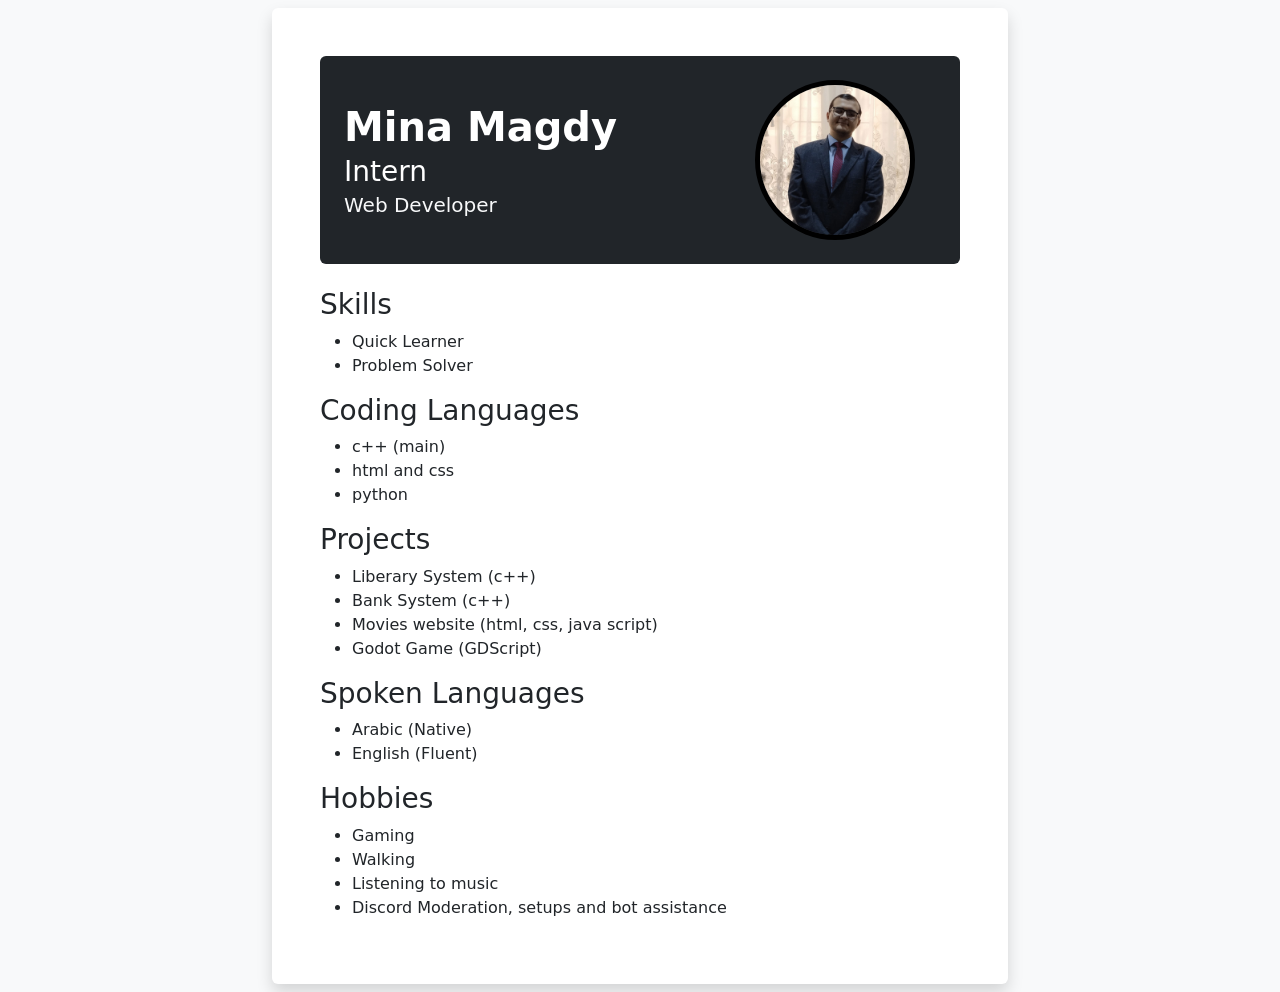
==== index.html @ 15ba644a "Renaming main file" ====
<!DOCTYPE html>
<html lang="en">

<head>
    <meta charset="UTF-8">
    <meta name="viewport" content="width=device-width, initial-scale=1.0">
    <title>Mina Magdy Portfolio</title>
    <link href="https://cdn.jsdelivr.net/npm/bootstrap@5.3.8/dist/css/bootstrap.min.css" rel="stylesheet">
    <link rel="stylesheet" href="style.css">
</head>

<body class="bg-light py-2">
    <div class="container">
        <div class="row justify-content-center">
            <div class="col-12 col-md-10 col-lg-8">
                <div class="bg-white shadow p-4 p-md-5 rounded text-start">

                    <header class="mb-4 bg-dark text-white p-3 p-md-4 rounded">
                        <div class="row align-items-center">
                            
                            <div class="col-12 col-md-8 text-center text-md-start">
                                <h1 class="fw-bold m-0 text-white">Mina Magdy</h1>
                                <h3 class="h3 my-1">Intern</h3>
                                <h5 class="h5 text-light mb-0">Web Developer</h5>
                            </div>

                            <div class="col-12 col-md-4 text-center text-md-start mb-3 mb-md-0">
                                <img src="MinaSuit.jpeg" alt="Mina Magdy"
                                class="border rounded-circle border-black border-5"
                                style="width: 160px; height: 160px; object-fit: cover; background-color: white;">
                            </div>
                        
                        </div>
                    </header>
                    <h3>Skills</h3>
                    <ul>
                        <li>Quick Learner</li>
                        <li>Problem Solver</li>
                    </ul>
                    <h3>Coding Languages</h3>
                    <ul>
                        <li>c++ (main)</li>
                        <li>html and css</li>
                        <li>python</li>
                    </ul>
                    <h3>Projects</h3>
                    <ul>
                        <li>Liberary System (c++)</li>
                        <li>Bank System (c++)</li>
                        <li>Movies website (html, css, java script)</li>
                        <li>Godot Game (GDScript)</li>
                    </ul>
                    <h3>Spoken Languages</h3>
                    <ul>
                        <li>Arabic (Native)</li>
                        <li>English (Fluent)</li>
                    </ul>
                    <h3>Hobbies</h3>
                    <ul>
                        <li>Gaming</li>
                        <li>Walking</li>
                        <li>Listening to music</li>
                        <li>Discord Moderation, setups and bot assistance</li>
                    </ul>

                </div>
            </div>
        </div>
    </div>
</body>


</html>
---- style.css ----
.profile_header {
    align-items: center;
    gap: 5px;
}

.profile_text{
    display: flex;
    flex-direction: column;
    gap: 2px;
}

.profile_text h1,
.profile_text h2,
.profile_text h3{
    margin: 0   ;
}
.profile_image {
    width: 100px ;
    height: 100px;
    border-radius: 50%;
    object-fit: cover;
}
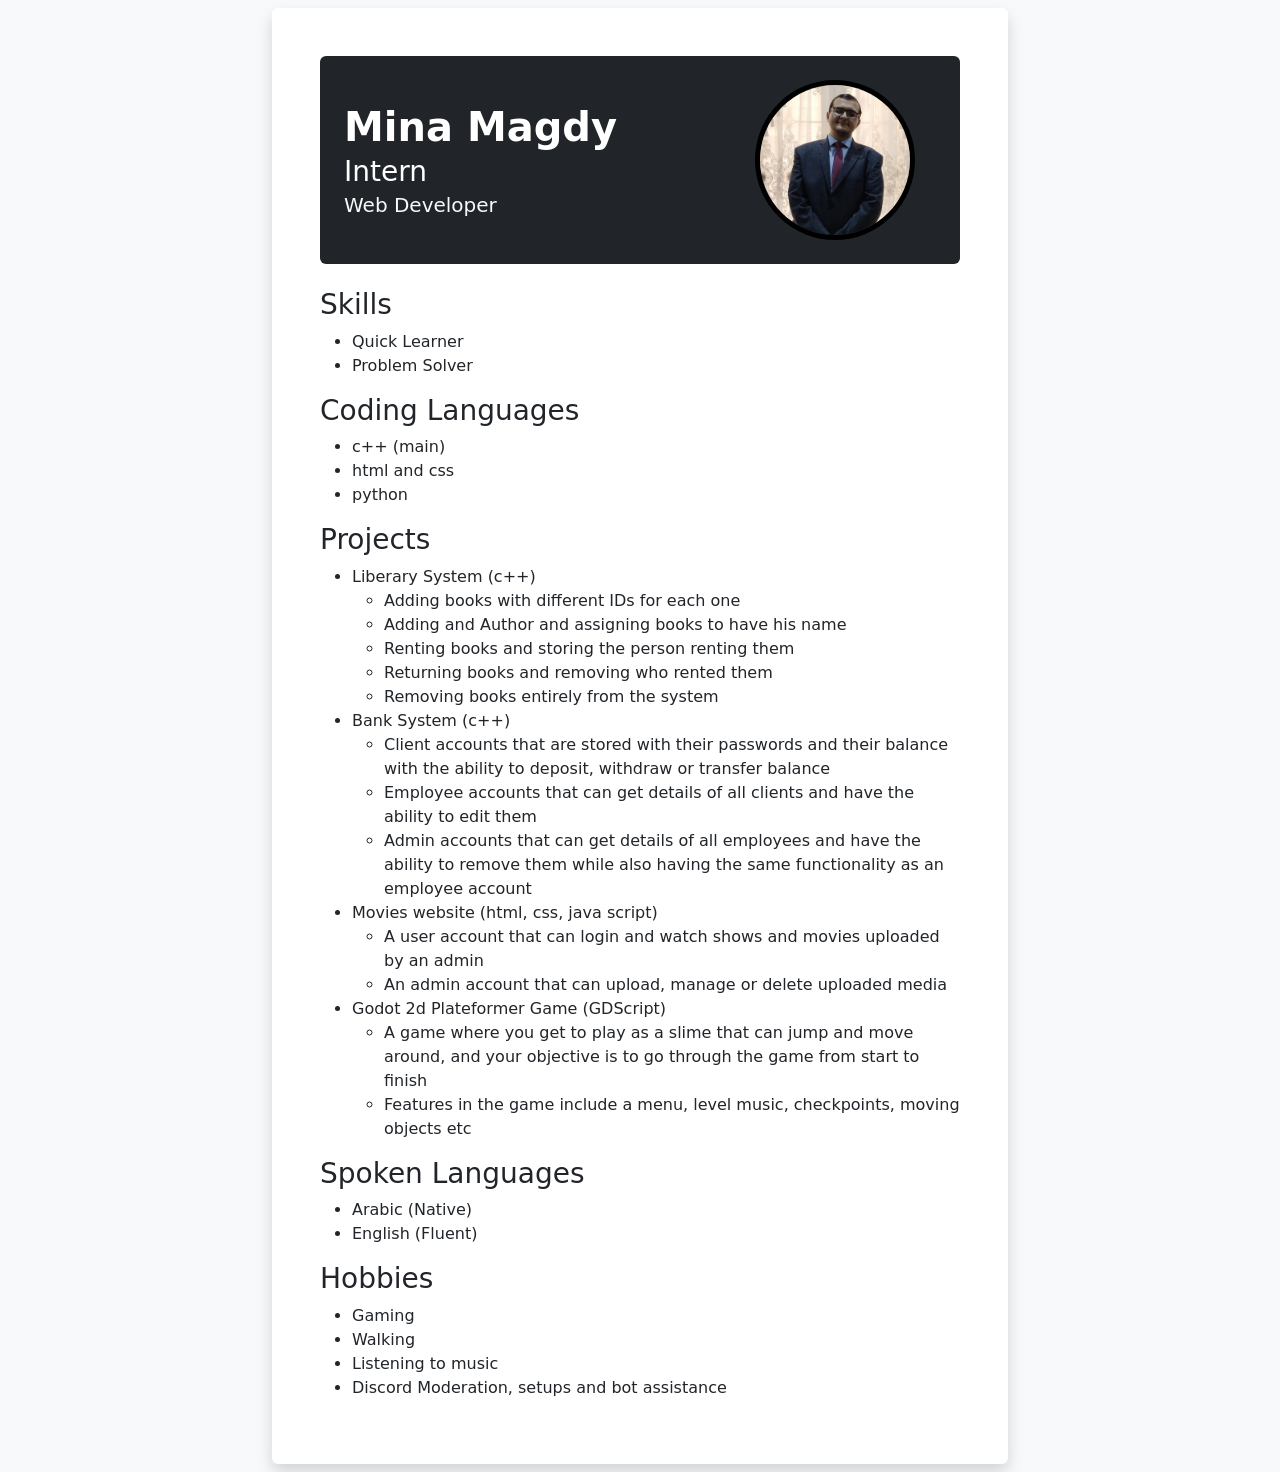
==== commit 26749a99: "Added project descriptions" ====
--- a/index.html
+++ b/index.html
@@ -17,7 +17,7 @@
 
                     <header class="mb-4 bg-dark text-white p-3 p-md-4 rounded">
                         <div class="row align-items-center">
-                            
+
                             <div class="col-12 col-md-8 text-center text-md-start">
                                 <h1 class="fw-bold m-0 text-white">Mina Magdy</h1>
                                 <h3 class="h3 my-1">Intern</h3>
@@ -26,10 +26,10 @@
 
                             <div class="col-12 col-md-4 text-center text-md-start mb-3 mb-md-0">
                                 <img src="MinaSuit.jpeg" alt="Mina Magdy"
-                                class="border rounded-circle border-black border-5"
-                                style="width: 160px; height: 160px; object-fit: cover; background-color: white;">
+                                    class="border rounded-circle border-black border-5"
+                                    style="width: 160px; height: 160px; object-fit: cover; background-color: white;">
                             </div>
-                        
+
                         </div>
                     </header>
                     <h3>Skills</h3>
@@ -45,10 +45,39 @@
                     </ul>
                     <h3>Projects</h3>
                     <ul>
-                        <li>Liberary System (c++)</li>
-                        <li>Bank System (c++)</li>
-                        <li>Movies website (html, css, java script)</li>
-                        <li>Godot Game (GDScript)</li>
+                        <li>Liberary System (c++)
+                            <ul>
+                                <li>Adding books with different IDs for each one</li>
+                                <li>Adding and Author and assigning books to have his name</li>
+                                <li>Renting books and storing the person renting them</li>
+                                <li>Returning books and removing who rented them</li>
+                                <li>Removing books entirely from the system</li>
+                            </ul>
+                        </li>
+                        <li>Bank System (c++)
+                            <ul>
+                                <li>Client accounts that are stored with their passwords and their balance with the
+                                    ability to
+                                    deposit, withdraw or transfer balance</li>
+                                <li>Employee accounts that can get details of all clients and have the ability to edit
+                                    them</li>
+                                <li>Admin accounts that can get details of all employees and have the ability to remove
+                                    them
+                                    while also having the same functionality as an employee account </li>
+                            </ul>
+                        </li>
+                        <li>Movies website (html, css, java script)
+                            <ul>
+                                <li>A user account that can login and watch shows and movies uploaded by an admin</li>
+                                <li>An admin account that can upload, manage or delete uploaded media</li>
+                            </ul>
+                        </li>
+                        <li>Godot 2d Plateformer Game (GDScript)
+                            <ul>
+                                <li>A game where you get to play as a slime that can jump and move around, and your objective is to go through the game from start to finish</li>
+                                <li>Features in the game include a menu, level music, checkpoints, moving objects etc</li>
+                            </ul>
+                        </li>
                     </ul>
                     <h3>Spoken Languages</h3>
                     <ul>
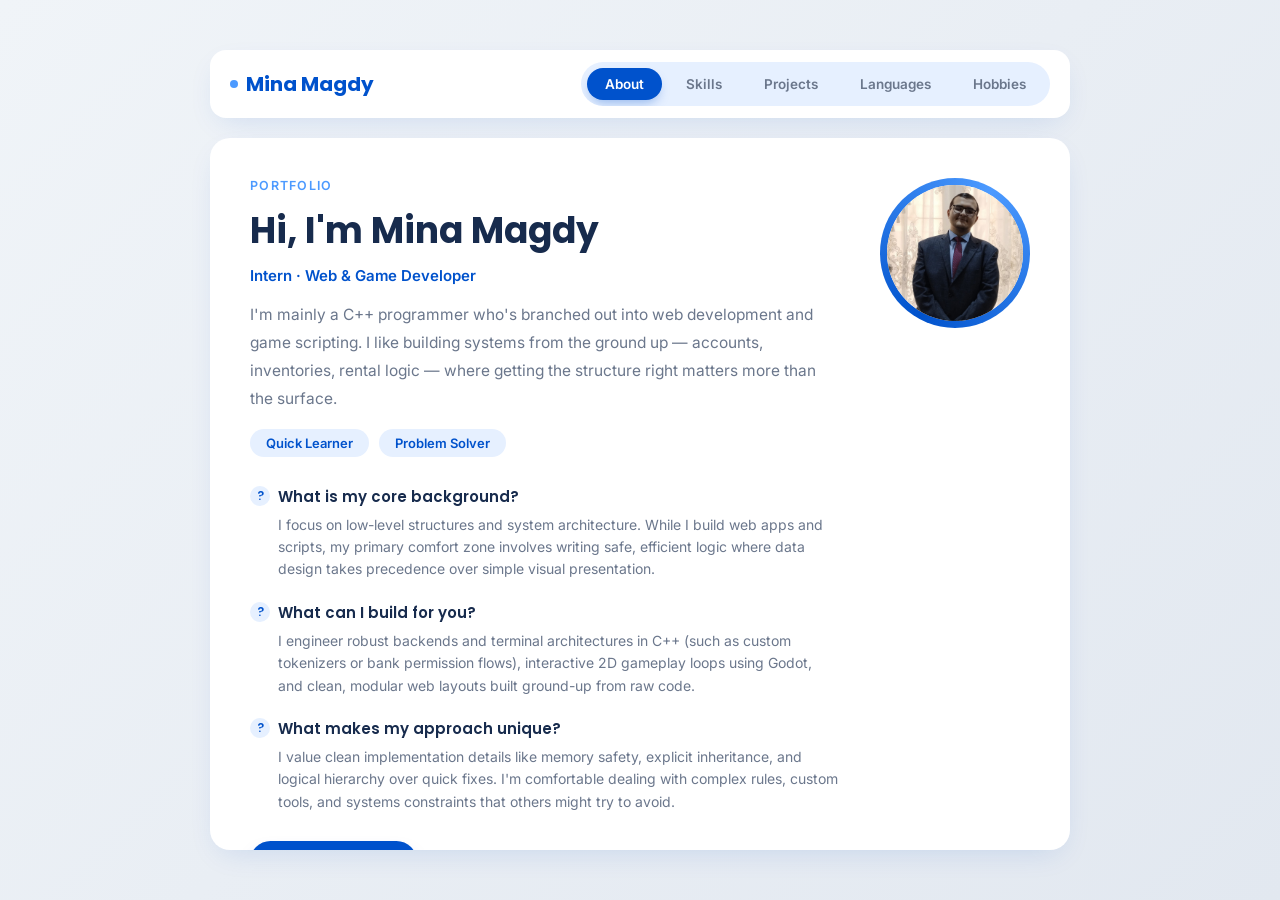
==== commit 0e74f089: "Replaced the index file and kept the old index file but renamed it to index OLD" ====
--- a/index.html
+++ b/index.html
@@ -2,101 +2,737 @@
 <html lang="en">
 
 <head>
-    <meta charset="UTF-8">
-    <meta name="viewport" content="width=device-width, initial-scale=1.0">
-    <title>Mina Magdy Portfolio</title>
-    <link href="https://cdn.jsdelivr.net/npm/bootstrap@5.3.8/dist/css/bootstrap.min.css" rel="stylesheet">
-    <link rel="stylesheet" href="style.css">
+  <meta charset="UTF-8">
+  <meta name="viewport" content="width=device-width, initial-scale=1.0">
+  <title>Mina Magdy Portfolio</title>
+  <link rel="preconnect" href="https://fonts.googleapis.com">
+  <link
+    href="https://fonts.googleapis.com/css2?family=Poppins:wght@500;600;700;800&family=Inter:wght@400;500;600&display=swap"
+    rel="stylesheet">
+  <style>
+    :root {
+      --bg: linear-gradient(135deg, #f0f4f8 0%, #e2e8f0 100%);
+      --card: #ffffff;
+      --primary: #0052cc;
+      --primary-light: #4c9aff;
+      --primary-soft: #e6f0ff;
+      --text: #172b4d;
+      --muted: #6b778c;
+      --border: #dfe1e6;
+      --shadow: 0 10px 30px -10px rgba(0, 82, 204, 0.15);
+      --card-hover: 0 8px 16px -4px rgba(0, 82, 204, 0.1);
+    }
+
+    * {
+      box-sizing: border-box;
+    }
+
+    body {
+      margin: 0;
+      height: 100dvh;
+      overflow: hidden;
+      background: var(--bg);
+      color: var(--text);
+      font-family: 'Inter', sans-serif;
+      display: flex;
+      justify-content: center;
+      align-items: center;
+      padding: 20px;
+    }
+
+    h1,
+    h2,
+    h3,
+    h4 {
+      font-family: 'Poppins', sans-serif;
+      margin: 0;
+    }
+
+    .app {
+      width: 100%;
+      max-width: 860px;
+      height: 100%;
+      max-height: 800px;
+      display: flex;
+      flex-direction: column;
+    }
+
+    .navbar {
+      display: flex;
+      align-items: center;
+      justify-content: space-between;
+      gap: 16px;
+      background: var(--card);
+      border-radius: 16px;
+      padding: 12px 20px;
+      box-shadow: var(--shadow);
+      margin-bottom: 20px;
+      flex-shrink: 0;
+    }
+
+    .logo {
+      font-family: 'Poppins', sans-serif;
+      font-weight: 700;
+      font-size: 20px;
+      color: var(--primary);
+      display: flex;
+      align-items: center;
+      gap: 8px;
+      flex: 0 0 auto;
+    }
+
+    .logo .dot {
+      width: 8px;
+      height: 8px;
+      border-radius: 50%;
+      background: var(--primary-light);
+    }
+
+    .nav-pills {
+      display: flex;
+      gap: 6px;
+      background: var(--primary-soft);
+      padding: 6px;
+      border-radius: 30px;
+      overflow-x: auto;
+      scrollbar-width: none;
+      max-width: 100%;
+    }
+
+    .nav-pills::-webkit-scrollbar {
+      display: none;
+    }
+
+    .nav-btn {
+      flex: 0 0 auto;
+      border: none;
+      background: transparent;
+      font-family: 'Inter', sans-serif;
+      font-weight: 600;
+      font-size: 13.5px;
+      color: var(--muted);
+      padding: 8px 18px;
+      border-radius: 24px;
+      cursor: pointer;
+      white-space: nowrap;
+      transition: all .25s ease;
+    }
+
+    .nav-btn:hover {
+      color: var(--primary);
+    }
+
+    .nav-btn.active {
+      background: var(--primary);
+      color: #fff;
+      box-shadow: 0 6px 12px -4px rgba(0, 82, 204, 0.4);
+    }
+
+    .stage {
+      position: relative;
+      flex: 1;
+      min-height: 0;
+      border-radius: 20px;
+      box-shadow: var(--shadow);
+      background: var(--card);
+      overflow: hidden;
+    }
+
+    .panel {
+      position: absolute;
+      inset: 0;
+      padding: 40px;
+      overflow-y: auto;
+      opacity: 0;
+      visibility: hidden;
+      transition: transform 0.4s cubic-bezier(.22, .68, .36, 1), opacity 0.4s cubic-bezier(.22, .68, .36, 1), visibility 0.4s;
+    }
+
+    .panel.prev {
+      transform: translateX(-50px);
+      opacity: 0;
+      visibility: hidden;
+    }
+
+    .panel.active {
+      transform: translateX(0);
+      opacity: 1;
+      visibility: visible;
+    }
+
+    .panel.next {
+      transform: translateX(50px);
+      opacity: 0;
+      visibility: hidden;
+    }
+
+    .panel::-webkit-scrollbar {
+      width: 8px;
+    }
+
+    .panel::-webkit-scrollbar-track {
+      background: transparent;
+    }
+
+    .panel::-webkit-scrollbar-thumb {
+      background: var(--border);
+      border-radius: 10px;
+    }
+
+    .panel::-webkit-scrollbar-thumb:hover {
+      background: var(--muted);
+    }
+
+    .kicker {
+      font-size: 12.5px;
+      font-weight: 600;
+      letter-spacing: .1em;
+      text-transform: uppercase;
+      color: var(--primary-light);
+      margin-bottom: 10px;
+    }
+
+    .panel p {
+      line-height: 1.8;
+      font-size: 15.5px;
+      color: var(--muted);
+      margin: 0 0 16px;
+    }
+
+    .muted {
+      color: var(--muted);
+    }
+
+    /* About Q&A Specific Styling */
+    .qa-container {
+      margin: 28px 0 16px 0;
+      display: flex;
+      flex-direction: column;
+      gap: 20px;
+    }
+
+    .qa-item h3 {
+      font-size: 15px;
+      font-weight: 600;
+      color: var(--text);
+      margin-bottom: 6px;
+      display: flex;
+      align-items: center;
+      gap: 8px;
+    }
+
+    .qa-item h3::before {
+      content: "?";
+      font-size: 12px;
+      width: 20px;
+      height: 20px;
+      background: var(--primary-soft);
+      color: var(--primary);
+      border-radius: 50%;
+      display: inline-flex;
+      align-items: center;
+      justify-content: center;
+      flex-shrink: 0;
+    }
+
+    .qa-item p {
+      font-size: 14px;
+      color: var(--muted);
+      line-height: 1.6;
+      margin: 0;
+      padding-left: 28px;
+    }
+
+    .about-grid {
+      display: flex;
+      gap: 40px;
+      align-items: flex-start;
+      flex-wrap: wrap;
+    }
+
+    .about-text {
+      flex: 1 1 300px;
+    }
+
+    .about-text h1 {
+      font-size: 36px;
+      margin-bottom: 8px;
+      color: var(--text);
+    }
+
+    .role {
+      color: var(--primary);
+      font-weight: 600;
+      font-size: 15px;
+      margin-bottom: 16px;
+    }
+
+    .avatar-ring {
+      flex: 0 0 auto;
+      width: 150px;
+      height: 150px;
+      border-radius: 50%;
+      background: conic-gradient(from 210deg, var(--primary), var(--primary-light), var(--primary));
+      display: flex;
+      align-items: center;
+      justify-content: center;
+      margin: 0 auto;
+    }
+
+    .avatar {
+      width: 136px;
+      height: 136px;
+      border-radius: 50%;
+      background: #fff;
+      display: flex;
+      align-items: center;
+      justify-content: center;
+      font-family: 'Poppins', sans-serif;
+      font-weight: 700;
+      font-size: 42px;
+      color: var(--primary);
+    }
+
+    .chips {
+      display: flex;
+      gap: 10px;
+      flex-wrap: wrap;
+      margin-top: 10px;
+    }
+
+    .chip {
+      font-size: 13px;
+      font-weight: 600;
+      background: var(--primary-soft);
+      color: var(--primary);
+      padding: 6px 16px;
+      border-radius: 20px;
+    }
+
+    .cta {
+      margin-top: 12px;
+      display: inline-block;
+      background: var(--primary);
+      color: #fff;
+      border: none;
+      font-family: 'Inter', sans-serif;
+      font-weight: 600;
+      font-size: 14.5px;
+      padding: 12px 26px;
+      border-radius: 24px;
+      cursor: pointer;
+      transition: transform 0.2s, box-shadow 0.2s;
+      box-shadow: 0 8px 16px -6px rgba(0, 82, 204, 0.5);
+    }
+
+    .cta:hover {
+      transform: translateY(-2px);
+      box-shadow: 0 12px 20px -6px rgba(0, 82, 204, 0.6);
+    }
+
+    .bar-row {
+      margin-bottom: 22px;
+    }
+
+    .bar-label {
+      display: flex;
+      justify-content: space-between;
+      font-size: 14.5px;
+      font-weight: 600;
+      margin-bottom: 8px;
+    }
+
+    .bar-label .level {
+      color: var(--primary);
+      font-weight: 600;
+      font-size: 13px;
+    }
+
+    .bar-track {
+      background: var(--primary-soft);
+      border-radius: 20px;
+      height: 10px;
+      overflow: hidden;
+    }
+
+    .bar-fill {
+      height: 100%;
+      border-radius: 20px;
+      background: linear-gradient(90deg, var(--primary), var(--primary-light));
+    }
+
+    .proj-grid {
+      display: grid;
+      grid-template-columns: 1fr 1fr;
+      gap: 20px;
+    }
+
+    @media (max-width: 700px) {
+      .proj-grid {
+        grid-template-columns: 1fr;
+      }
+    }
+
+    .proj-card {
+      border: 1px solid var(--border);
+      border-radius: 16px;
+      padding: 22px;
+      transition: all 0.2s ease;
+      background: #fff;
+    }
+
+    .proj-card:hover {
+      border-color: var(--primary-light);
+      box-shadow: var(--card-hover);
+      transform: translateY(-2px);
+    }
+
+    .proj-head {
+      display: flex;
+      align-items: center;
+      gap: 14px;
+      margin-bottom: 12px;
+    }
+
+    .badge {
+      width: 42px;
+      height: 42px;
+      border-radius: 12px;
+      background: var(--primary-soft);
+      color: var(--primary);
+      display: flex;
+      align-items: center;
+      justify-content: center;
+      font-family: 'Poppins', sans-serif;
+      font-weight: 700;
+      font-size: 14px;
+      flex: 0 0 auto;
+    }
+
+    .proj-card h4 {
+      font-size: 16px;
+      color: var(--text);
+    }
+
+    .proj-card ul {
+      margin: 0;
+      padding-left: 20px;
+    }
+
+    .proj-card li {
+      font-size: 13.5px;
+      color: var(--muted);
+      line-height: 1.6;
+      margin-bottom: 6px;
+    }
+
+    .hobby-grid {
+      display: grid;
+      grid-template-columns: repeat(2, 1fr);
+      gap: 16px;
+    }
+
+    @media (max-width: 600px) {
+      .hobby-grid {
+        grid-template-columns: 1fr;
+      }
+    }
+
+    .hobby-card {
+      display: flex;
+      align-items: center;
+      gap: 14px;
+      border: 1px solid var(--border);
+      border-radius: 14px;
+      padding: 16px 20px;
+      font-weight: 600;
+      font-size: 14.5px;
+      transition: all 0.2s ease;
+    }
+
+    .hobby-card:hover {
+      border-color: var(--primary-light);
+      box-shadow: var(--card-hover);
+      transform: translateY(-2px);
+    }
+
+    .hobby-icon {
+      width: 42px;
+      height: 42px;
+      border-radius: 12px;
+      background: var(--primary-soft);
+      display: flex;
+      align-items: center;
+      justify-content: center;
+      font-size: 20px;
+      flex: 0 0 auto;
+    }
+
+    h2.section-title {
+      font-size: 26px;
+      margin-bottom: 6px;
+      color: var(--text);
+    }
+
+    .section-sub {
+      color: var(--muted);
+      font-size: 15px;
+      margin-bottom: 28px;
+    }
+
+    @media (prefers-reduced-motion: reduce) {
+      .panel {
+        transition: none !important;
+      }
+    }
+
+    @media (max-width: 600px) {
+      .panel {
+        padding: 24px;
+      }
+
+      .about-grid {
+        flex-direction: column-reverse;
+        text-align: center;
+        gap: 24px;
+      }
+
+      .chips {
+        justify-content: center;
+      }
+
+      .navbar {
+        justify-content: center;
+        padding: 12px;
+      }
+
+      .qa-item p {
+        padding-left: 0;
+      }
+
+
+    }
+
+    .avatar img {
+      width: 100%;
+      height: 100%;
+      object-fit: cover;
+      /* Keeps the aspect ratio perfect without stretching */
+      border-radius: 50%;
+    }
+  </style>
 </head>
 
-<body class="bg-light py-2">
-    <div class="container">
-        <div class="row justify-content-center">
-            <div class="col-12 col-md-10 col-lg-8">
-                <div class="bg-white shadow p-4 p-md-5 rounded text-start">
-
-                    <header class="mb-4 bg-dark text-white p-3 p-md-4 rounded">
-                        <div class="row align-items-center">
-
-                            <div class="col-12 col-md-8 text-center text-md-start">
-                                <h1 class="fw-bold m-0 text-white">Mina Magdy</h1>
-                                <h3 class="h3 my-1">Intern</h3>
-                                <h5 class="h5 text-light mb-0">Web Developer</h5>
-                            </div>
-
-                            <div class="col-12 col-md-4 text-center text-md-start mb-3 mb-md-0">
-                                <img src="MinaSuit.jpeg" alt="Mina Magdy"
-                                    class="border rounded-circle border-black border-5"
-                                    style="width: 160px; height: 160px; object-fit: cover; background-color: white;">
-                            </div>
-
-                        </div>
-                    </header>
-                    <h3>Skills</h3>
-                    <ul>
-                        <li>Quick Learner</li>
-                        <li>Problem Solver</li>
-                    </ul>
-                    <h3>Coding Languages</h3>
-                    <ul>
-                        <li>c++ (main)</li>
-                        <li>html and css</li>
-                        <li>python</li>
-                    </ul>
-                    <h3>Projects</h3>
-                    <ul>
-                        <li>Liberary System (c++)
-                            <ul>
-                                <li>Adding books with different IDs for each one</li>
-                                <li>Adding and Author and assigning books to have his name</li>
-                                <li>Renting books and storing the person renting them</li>
-                                <li>Returning books and removing who rented them</li>
-                                <li>Removing books entirely from the system</li>
-                            </ul>
-                        </li>
-                        <li>Bank System (c++)
-                            <ul>
-                                <li>Client accounts that are stored with their passwords and their balance with the
-                                    ability to
-                                    deposit, withdraw or transfer balance</li>
-                                <li>Employee accounts that can get details of all clients and have the ability to edit
-                                    them</li>
-                                <li>Admin accounts that can get details of all employees and have the ability to remove
-                                    them
-                                    while also having the same functionality as an employee account </li>
-                            </ul>
-                        </li>
-                        <li>Movies website (html, css, java script)
-                            <ul>
-                                <li>A user account that can login and watch shows and movies uploaded by an admin</li>
-                                <li>An admin account that can upload, manage or delete uploaded media</li>
-                            </ul>
-                        </li>
-                        <li>Godot 2d Plateformer Game (GDScript)
-                            <ul>
-                                <li>A game where you get to play as a slime that can jump and move around, and your objective is to go through the game from start to finish</li>
-                                <li>Features in the game include a menu, level music, checkpoints, moving objects etc</li>
-                            </ul>
-                        </li>
-                    </ul>
-                    <h3>Spoken Languages</h3>
-                    <ul>
-                        <li>Arabic (Native)</li>
-                        <li>English (Fluent)</li>
-                    </ul>
-                    <h3>Hobbies</h3>
-                    <ul>
-                        <li>Gaming</li>
-                        <li>Walking</li>
-                        <li>Listening to music</li>
-                        <li>Discord Moderation, setups and bot assistance</li>
-                    </ul>
-
-                </div>
+<body>
+
+  <div class="app">
+
+    <div class="navbar">
+      <div class="logo"><span class="dot"></span> Mina Magdy</div>
+      <div class="nav-pills" id="navPills">
+        <button class="nav-btn active" data-index="0">About</button>
+        <button class="nav-btn" data-index="1">Skills</button>
+        <button class="nav-btn" data-index="2">Projects</button>
+        <button class="nav-btn" data-index="3">Languages</button>
+        <button class="nav-btn" data-index="4">Hobbies</button>
+      </div>
+    </div>
+
+    <div class="stage" id="stage">
+
+      <div class="panel active" data-index="0">
+        <div class="about-grid">
+          <div class="about-text">
+            <div class="kicker">Portfolio</div>
+            <h1>Hi, I'm Mina Magdy</h1>
+            <div class="role">Intern &middot; Web & Game Developer</div>
+            <p>I'm mainly a C++ programmer who's branched out into web development and game scripting. I like building
+              systems from the ground up — accounts, inventories, rental logic — where getting the structure right
+              matters more than the surface.</p>
+            <div class="chips">
+              <span class="chip">Quick Learner</span>
+              <span class="chip">Problem Solver</span>
             </div>
-        </div>
+
+            <!-- New Q&A Section -->
+            <div class="qa-container">
+              <div class="qa-item">
+                <h3>What is my core background?</h3>
+                <p>I focus on low-level structures and system architecture. While I build web apps and scripts, my
+                  primary comfort zone involves writing safe, efficient logic where data design takes precedence over
+                  simple visual presentation.</p>
+              </div>
+              <div class="qa-item">
+                <h3>What can I build for you?</h3>
+                <p>I engineer robust backends and terminal architectures in C++ (such as custom tokenizers or bank
+                  permission flows), interactive 2D gameplay loops using Godot, and clean, modular web layouts built
+                  ground-up from raw code.</p>
+              </div>
+              <div class="qa-item">
+                <h3>What makes my approach unique?</h3>
+                <p>I value clean implementation details like memory safety, explicit inheritance, and logical hierarchy
+                  over quick fixes. I'm comfortable dealing with complex rules, custom tools, and systems constraints
+                  that others might try to avoid.</p>
+              </div>
+            </div>
+
+            <button class="cta" onclick="showPanel(2)">See my projects</button>
+          </div>
+          <div class="avatar-ring">
+            <div class="avatar">
+              <img src="MinaSuit.jpeg" alt="Mina Magdy">
+            </div>
+          </div>
+        </div>
+      </div>
+
+      <div class="panel next" data-index="1">
+        <h2 class="section-title">What I work with</h2>
+        <div class="section-sub">Coding languages, ordered by how much I use them</div>
+
+        <div class="bar-row">
+          <div class="bar-label"><span>C++</span><span class="level">Main language</span></div>
+          <div class="bar-track">
+            <div class="bar-fill" style="width:92%;"></div>
+          </div>
+        </div>
+        <div class="bar-row">
+          <div class="bar-label"><span>HTML, CSS & JS</span><span class="level">Comfortable</span></div>
+          <div class="bar-track">
+            <div class="bar-fill" style="width:70%;"></div>
+          </div>
+        </div>
+        <div class="bar-row">
+          <div class="bar-label"><span>GDScript (Godot)</span><span class="level">Familiar</span></div>
+          <div class="bar-track">
+            <div class="bar-fill" style="width:55%;"></div>
+          </div>
+        </div>
+        <div class="bar-row">
+          <div class="bar-label"><span>Python</span><span class="level">Familiar</span></div>
+          <div class="bar-track">
+            <div class="bar-fill" style="width:55%;"></div>
+          </div>
+        </div>
+      </div>
+
+      <div class="panel next" data-index="2">
+        <h2 class="section-title">Projects</h2>
+        <div class="section-sub">Things I've built, mostly in C++</div>
+        <div class="proj-grid">
+
+          <div class="proj-card">
+            <div class="proj-head">
+              <div class="badge">TK</div>
+              <h4>Tokenizer <span class="muted" style="font-weight:400;">(C++)</span></h4>
+            </div>
+            <ul>
+              <li>Custom lexical scanner built from scratch</li>
+              <li>Parses strings into distinct token types</li>
+              <li>Memory-safe implementation</li>
+            </ul>
+          </div>
+
+          <div class="proj-card">
+            <div class="proj-head">
+              <div class="badge">LS</div>
+              <h4>Library System <span class="muted" style="font-weight:400;">(C++)</span></h4>
+            </div>
+            <ul>
+              <li>Adds books and authors dynamically</li>
+              <li>Handles rental logic and stores user data</li>
+              <li>Removes books entirely from the system</li>
+            </ul>
+          </div>
+
+          <div class="proj-card">
+            <div class="proj-head">
+              <div class="badge">BS</div>
+              <h4>Bank System <span class="muted" style="font-weight:400;">(C++)</span></h4>
+            </div>
+            <ul>
+              <li>Client accounts with balances — deposit, withdraw, transfer</li>
+              <li>Employee and Admin accounts with hierarchy-based permissions</li>
+            </ul>
+          </div>
+
+          <div class="proj-card">
+            <div class="proj-head">
+              <div class="badge">GP</div>
+              <h4>Godot Platformer <span class="muted" style="font-weight:400;">(GDScript)</span></h4>
+            </div>
+            <ul>
+              <li>Play as a slime that jumps and moves from start to finish</li>
+              <li>Menu, level music, checkpoints, and moving objects</li>
+            </ul>
+          </div>
+
+        </div>
+      </div>
+
+      <div class="panel next" data-index="3">
+        <h2 class="section-title">Spoken languages</h2>
+        <div class="section-sub">&nbsp;</div>
+        <div class="bar-row">
+          <div class="bar-label"><span>Arabic</span><span class="level">Native</span></div>
+          <div class="bar-track">
+            <div class="bar-fill" style="width:100%;"></div>
+          </div>
+        </div>
+        <div class="bar-row">
+          <div class="bar-label"><span>English</span><span class="level">Fluent</span></div>
+          <div class="bar-track">
+            <div class="bar-fill" style="width:88%;"></div>
+          </div>
+        </div>
+      </div>
+
+      <div class="panel next" data-index="4">
+        <h2 class="section-title">Outside of code</h2>
+        <div class="section-sub">A few things I do when I'm not building something</div>
+        <div class="hobby-grid">
+          <div class="hobby-card">
+            <div class="hobby-icon">🎮</div> Gaming
+          </div>
+          <div class="hobby-card">
+            <div class="hobby-icon">🎧</div> Listening to rock on Spotify
+          </div>
+          <div class="hobby-card">
+            <div class="hobby-icon">🎬</div> Video Editing
+          </div>
+          <div class="hobby-card">
+            <div class="hobby-icon">💬</div> Discord moderation & bots
+          </div>
+        </div>
+      </div>
+
     </div>
+  </div>
+
+  <script>
+    const buttons = document.querySelectorAll('.nav-btn');
+    const panels = document.querySelectorAll('.panel');
+
+    function showPanel(newIndex) {
+      panels.forEach((panel, idx) => {
+        panel.classList.remove('active', 'prev', 'next');
+        if (idx === newIndex) {
+          panel.classList.add('active');
+        } else if (idx < newIndex) {
+          panel.classList.add('prev');
+        } else {
+          panel.classList.add('next');
+        }
+      });
+
+      buttons.forEach(b => b.classList.toggle('active', +b.dataset.index === newIndex));
+    }
+
+    buttons.forEach(btn => {
+      btn.addEventListener('click', () => showPanel(+btn.dataset.index));
+    });
+  </script>
+
 </body>
 
-
 </html>
